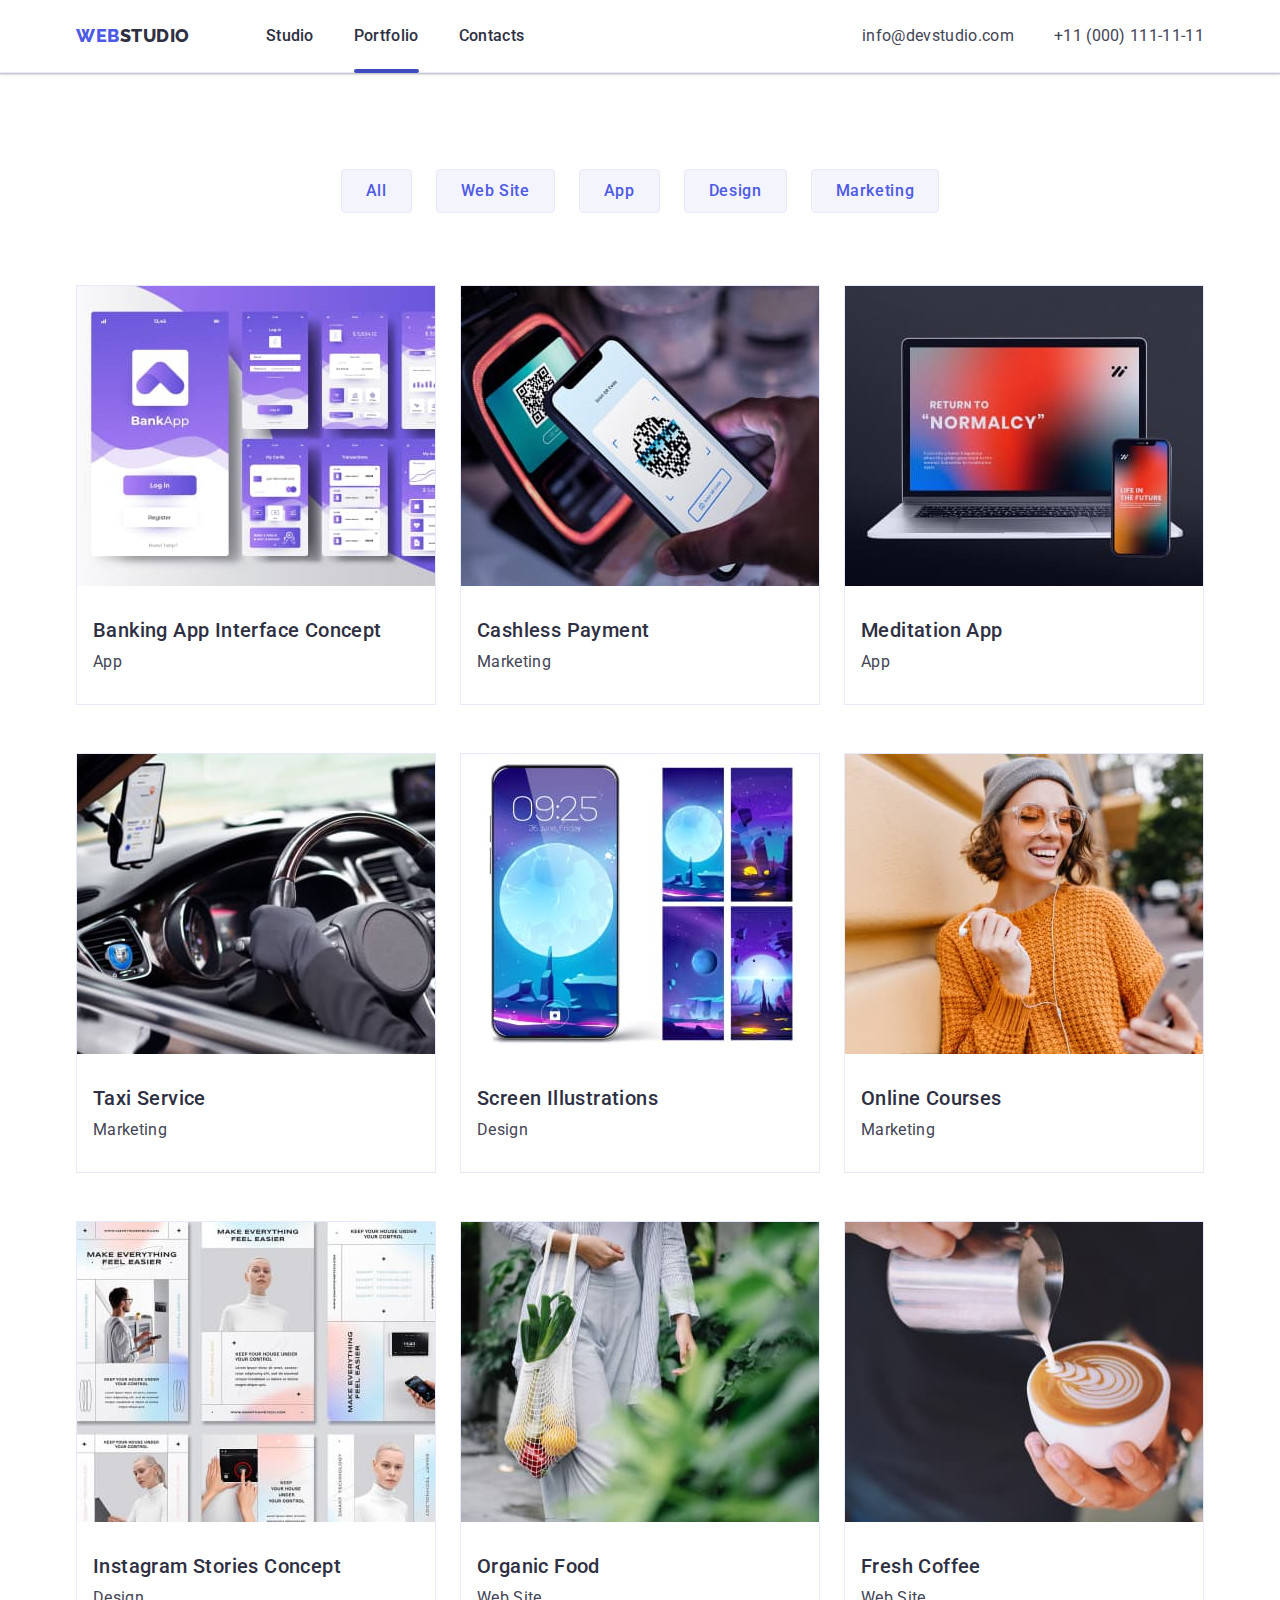
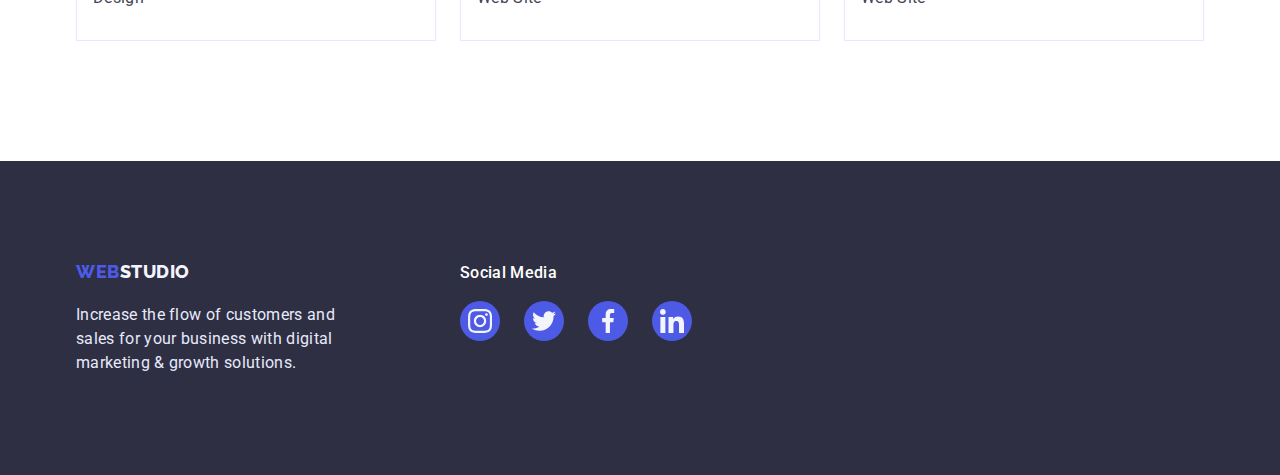
==== portfolio.html @ 40da8f07 "Initial commit" ====
<!DOCTYPE html>
<html lang="en">
    <head>
        <meta charset="UTF-8" />
        <meta http-equiv="X-UA-Compatible" content="IE=edge" />
        <meta name="viewport" content="width=device-width, initial-scale=1.0" />
        <link rel="preconnect" href="https://fonts.googleapis.com" />
        <link rel="preconnect" href="https://fonts.gstatic.com" crossorigin />
        <link href="https://fonts.googleapis.com/css2?family=Raleway:wght@800&family=Roboto:wght@400;500;700;900&display=swap" rel="stylesheet" />
        <link href="https://cdn.jsdelivr.net/npm/modern-normalize@1.1.0/modern-normalize.min.css" rel="stylesheet" />
        <link rel="stylesheet" href="./css/styles.css" />
        <title lang="uk">Портфоліо</title>
    </head>
    <body>
        <header class="page-header">
            <div class="container display-header-wrapper">
                <nav class="display-header-wrapper">
                    <a href="./index.html" class="logo link">Web<span class="header-logo">Studio</span></a>
                    <ul class="list display-header">
                        <li class="menu-nav-item">
                            <a href="./index.html" class="link menu-color">Studio</a>
                        </li>
                        <li class="menu-nav-item current">
                            <a href="./portfolio.html" class="link menu-color">Portfolio</a>
                        </li>
                        <li class="menu-nav-item">
                            <a href="" class="link menu-color">Contacts</a>
                        </li>
                    </ul>
                </nav>
                <address class="link-address display-header margined-link">
                    <ul class="list display-header">
                        <li class="menu-address-item margined-link-2">
                            <a href="mailto:info@devstudio.com" class="link-address">info@devstudio.com</a>
                        </li>
                        <li class="menu-address-item">
                            <a href="tel:+110001111111" class="link-address">+11 (000) 111-11-11</a>
                        </li>
                    </ul>
                </address>
            </div>
        </header>
        <main>
            <section class="section-flt">
                <div class="container">
                    <h1 hidden>Media</h1>
                    <ul class="list filter-buttons">
                        <li><button type="button" class="filter-button">All</button></li>
                        <li><button type="button" class="filter-button">Web Site</button></li>
                        <li><button type="button" class="filter-button">App</button></li>
                        <li><button type="button" class="filter-button">Design</button></li>
                        <li><button type="button" class="filter-button">Marketing</button></li>
                    </ul>
                    <ul class="list menu-flt-cards">
                        <li class="menu-flt-card">
                            <a href="#" class="link flt-card-ctrl">
                                <div class="flt-card-cover-wrap">
                                    <img
                                        src="./images/portfolio/banking_app_interface_concept.jpg"
                                        alt="Banking App Interface Concept"
                                        width="360"
                                        height="300"
                                    />
                                    <p class="flt-card-cover-text">
                                        14 Stylish and User-Friendly App Design Concepts · Task Manager App · Calorie Tracker App · Exotic Fruit Ecommerce App ·
                                        Cloud Storage App
                                    </p>
                                </div>
                                <div class="menu-flt-div">
                                    <h2 class="menu-flt-head">Banking App Interface Concept</h2>
                                    <p class="menu-flt">App</p>
                                </div>
                            </a>
                        </li>
                        <li class="menu-flt-card">
                            <a href="#" class="link flt-card-ctrl">
                                <div class="flt-card-cover-wrap">
                                    <img src="./images/portfolio/cashless_payment.jpg" alt="Cashless Payment" width="360" height="300" />
                                    <p class="flt-card-cover-text">
                                        14 Stylish and User-Friendly App Design Concepts · Task Manager App · Calorie Tracker App · Exotic Fruit Ecommerce App ·
                                        Cloud Storage App
                                    </p>
                                </div>
                                <div class="menu-flt-div">
                                    <h2 class="menu-flt-head">Cashless Payment</h2>
                                    <p class="menu-flt">Marketing</p>
                                </div>
                            </a>
                        </li>
                        <li class="menu-flt-card flt-card-ctrl">
                            <a href="#" class="link">
                                <div class="flt-card-cover-wrap">
                                    <img src="./images/portfolio/meditation_app.jpg" alt="Meditation App" width="360" height="300" />
                                    <p class="flt-card-cover-text">
                                        14 Stylish and User-Friendly App Design Concepts · Task Manager App · Calorie Tracker App · Exotic Fruit Ecommerce App ·
                                        Cloud Storage App
                                    </p>
                                </div>
                                <div class="menu-flt-div">
                                    <h2 class="menu-flt-head">Meditation App</h2>
                                    <p class="menu-flt">App</p>
                                </div>
                            </a>
                        </li>
                        <li class="menu-flt-card flt-card-ctrl">
                            <a href="#" class="link">
                                <div class="flt-card-cover-wrap">
                                    <img src="./images/portfolio/taxi_service.jpg" alt="Taxi Service" width="360" height="300" />
                                    <p class="flt-card-cover-text">
                                        14 Stylish and User-Friendly App Design Concepts · Task Manager App · Calorie Tracker App · Exotic Fruit Ecommerce App ·
                                        Cloud Storage App
                                    </p>
                                </div>
                                <div class="menu-flt-div">
                                    <h2 class="menu-flt-head">Taxi Service</h2>
                                    <p class="menu-flt">Marketing</p>
                                </div>
                            </a>
                        </li>
                        <li class="menu-flt-card flt-card-ctrl">
                            <a href="#" class="link">
                                <div class="flt-card-cover-wrap">
                                    <img src="./images/portfolio/screen_illustrations.jpg" alt="Screen Illustrations" width="360" height="300" />
                                    <p class="flt-card-cover-text">
                                        14 Stylish and User-Friendly App Design Concepts · Task Manager App · Calorie Tracker App · Exotic Fruit Ecommerce App ·
                                        Cloud Storage App
                                    </p>
                                </div>
                                <div class="menu-flt-div">
                                    <h2 class="menu-flt-head">Screen Illustrations</h2>
                                    <p class="menu-flt">Design</p>
                                </div>
                            </a>
                        </li>
                        <li class="menu-flt-card flt-card-ctrl">
                            <a href="#" class="link">
                                <div class="flt-card-cover-wrap">
                                    <img src="./images/portfolio/online_courses.jpg" alt="Online Courses" width="360" height="300" />
                                    <p class="flt-card-cover-text">
                                        14 Stylish and User-Friendly App Design Concepts · Task Manager App · Calorie Tracker App · Exotic Fruit Ecommerce App ·
                                        Cloud Storage App
                                    </p>
                                </div>
                                <div class="menu-flt-div">
                                    <h2 class="menu-flt-head">Online Courses</h2>
                                    <p class="menu-flt">Marketing</p>
                                </div>
                            </a>
                        </li>
                        <li class="menu-flt-card flt-card-ctrl">
                            <a href="#" class="link">
                                <div class="flt-card-cover-wrap">
                                    <img src="./images/portfolio/instagram_stories_concept.jpg" alt="Instagram Stories Concept" width="360" height="300" />
                                    <p class="flt-card-cover-text">
                                        14 Stylish and User-Friendly App Design Concepts · Task Manager App · Calorie Tracker App · Exotic Fruit Ecommerce App ·
                                        Cloud Storage App
                                    </p>
                                </div>
                                <div class="menu-flt-div">
                                    <h2 class="menu-flt-head">Instagram Stories Concept</h2>
                                    <p class="menu-flt default-font-size">Design</p>
                                </div>
                            </a>
                        </li>
                        <li class="menu-flt-card flt-card-ctrl">
                            <a href="#" class="link">
                                <div class="flt-card-cover-wrap">
                                    <img src="./images/portfolio/organic_food.jpg" alt="Organic Food" width="360" height="300" />
                                    <p class="flt-card-cover-text">
                                        14 Stylish and User-Friendly App Design Concepts · Task Manager App · Calorie Tracker App · Exotic Fruit Ecommerce App ·
                                        Cloud Storage App
                                    </p>
                                </div>
                                <div class="menu-flt-div">
                                    <h2 class="menu-flt-head">Organic Food</h2>
                                    <p class="menu-flt">Web Site</p>
                                </div>
                            </a>
                        </li>
                        <li class="menu-flt-card flt-card-ctrl">
                            <a href="#" class="link">
                                <div class="flt-card-cover-wrap">
                                    <img src="./images/portfolio/fresh_coffee.jpg" alt="Fresh Coffee" width="360" height="300" />
                                    <p class="flt-card-cover-text">
                                        14 Stylish and User-Friendly App Design Concepts · Task Manager App · Calorie Tracker App · Exotic Fruit Ecommerce App ·
                                        Cloud Storage App
                                    </p>
                                </div>
                                <div class="menu-flt-div">
                                    <h2 class="menu-flt-head">Fresh Coffee</h2>
                                    <p class="menu-flt">Web Site</p>
                                </div>
                            </a>
                        </li>
                    </ul>
                </div>
            </section>
        </main>
        <footer class="footer-bg">
            <div class="container">
                <div class="footer-l">
                    <div>
                        <a href="./index.html" class="logo link">Web<span class="footer-logo">Studio</span></a>
                        <p class="footer-description">Increase the flow of customers and sales for your business with digital marketing & growth solutions.</p>
                    </div>
                    <div>
                        <p class="title-social-links">Social Media</p>
                        <ul class="list menu-contacts-icons">
                            <li class="menu-contacts-icons-item">
                                <a href="#" class="social-icons-link-footer">
                                    <svg class="social-icons" width="24" height="24">
                                        <use href="./images/icons.svg#icon-instagram"></use>
                                    </svg>
                                </a>
                            </li>
                            <li class="menu-contacts-icons-item">
                                <a href="#" class="social-icons-link-footer">
                                    <svg class="social-icons" width="24" height="24">
                                        <use href="./images/icons.svg#icon-twitter"></use>
                                    </svg>
                                </a>
                            </li>
                            <li class="menu-contacts-icons-item">
                                <a href="#" class="social-icons-link-footer">
                                    <svg class="social-icons" width="24" height="24">
                                        <use href="./images/icons.svg#icon-facebook"></use>
                                    </svg>
                                </a>
                            </li>
                            <li class="menu-contacts-icons-item">
                                <a href="#" class="social-icons-link-footer">
                                    <svg class="social-icons" width="24" height="24">
                                        <use href="./images/icons.svg#icon-linkedin"></use>
                                    </svg>
                                </a>
                            </li>
                        </ul>
                    </div>
                </div>
            </div>
        </footer>
    </body>
</html>
---- css/styles.css ----
:root {
    --primary-font: "Roboto", sans-serif;
    --secondary-font: "Raleway", sans-serif;
    --primary-color: #2e2f42;
    --secondary-color: #ffffff;
    --active-btn-color: #404bbf;
    --primary-logo-color: #4d5ae5;
    --address-color: #434455;
    --cloud-color: #f4f4fd;
    --green-color: #31d0aa;
}
section {
    padding: 0;
    margin: 0;
}
body {
    font-family: var(--primary-font);
    color: #434455;
    font-size: 16px;
    line-height: 1.5;
}
.no-scroll {
    overflow: hidden;
}
button {
    font-family: var(--primary-font);
    cursor: pointer;
}
h1,
h2,
h3,
h4,
p {
    margin-top: 0;
    margin-bottom: 0;
}
ol,
ul {
    margin-top: 0;
    margin-bottom: 0;
    padding-left: 0;
}
h2 {
    font-weight: 700;
    font-size: 36px;
    line-height: 1.11;
    letter-spacing: 0.02em;
    text-transform: capitalize;
    color: var(--primary-color);
    text-align: center;
}
img {
    display: block;
}
.link {
    text-decoration: none;
    font-weight: 500;
    font-size: 16px;
    line-height: 1.5;
    letter-spacing: 0.02em;
    transition: color 250ms cubic-bezier(0.4, 0, 0.2, 1);
}
.link:is(:hover, :focus) {
    color: var(--active-btn-color);
}
.link-address {
    font-style: normal;
    text-decoration: none;
    font-size: 16px;
    line-height: 1.5;
    letter-spacing: 0.02em;
    color: var(--address-color);
}
.link-address:is(:hover, :focus) {
    color: var(--active-btn-color);
}
.container {
    width: 1158px;
    margin-left: auto;
    margin-right: auto;
    padding-left: 15px;
    padding-right: 15px;
}
.list {
    list-style: none;
}
.logo {
    font-family: var(--secondary-font);
    font-weight: 800;
    text-decoration: none;
    font-size: 18px;
    line-height: 1.17;
    letter-spacing: 0.03em;
    text-transform: uppercase;
    color: var(--primary-logo-color);
    margin-right: 76px;
}
.header-logo {
    color: var(--primary-color);
}
.footer-logo {
    font-family: var(--secondary-font);
    font-weight: 800;
    text-decoration: none;
    font-size: 18px;
    line-height: 1.17;
    letter-spacing: 0.03em;
    text-transform: uppercase;
    color: var(--cloud-color);
}
.filter-button {
    font-weight: 500;
    display: flex;
    align-items: center;
    text-align: center;
    letter-spacing: 0.04em;
    color: #4d5ae5;
    background-color: var(--cloud-color);
    border: 1px solid #e7e9fc;
    border-radius: 4px;
    align-items: center;
    padding: 12px 24px;
    transition: background-color 250ms cubic-bezier(0.4, 0, 0.2, 1), color 250ms cubic-bezier(0.4, 0, 0.2, 1);
}
.filter-button:hover,
.filter-button:focus {
    color: var(--secondary-color);
    background-color: var(--active-btn-color);
    box-shadow: 0px 3px 1px rgba(0, 0, 0, 0.1), 0px 2px 1px rgba(0, 0, 0, 0.08), 0px 2px 2px rgba(0, 0, 0, 0.12);
    order: 0;
}
.current {
    position: relative;
}
.current::after {
    content: "";
    position: absolute;
    left: 0;
    bottom: -25px;
    width: 100%;
    height: 4px;
    border-radius: 2px;
    background: #404bbf;
}
.filter-buttons {
    display: flex;
    justify-content: center;
    gap: 24px;
    margin-bottom: 72px;
}
.page-header {
    padding-top: 24px;
    padding-bottom: 24px;
    border-bottom: 1px solid #e7e9fc;
    box-shadow: 0px 2px 1px rgba(46, 47, 66, 0.08), 0px 1px 1px rgba(46, 47, 66, 0.16), 0px 1px 6px rgba(46, 47, 66, 0.08);
}

.menu-nav-item {
    font-weight: 500;
    letter-spacing: 0.02em;
}
.menu-nav-item:not(:last-child) {
    margin-right: 40px;
}
.menu-color {
    color: var(--primary-color);
}
.margined-link {
    margin-left: auto;
}
.margined-link-2 {
    margin-right: 40px;
}
.menu-address-item {
    font-weight: 400;
    letter-spacing: 0.02em;
}
.display-header-wrapper {
    display: flex;
    align-items: center;
}
.display-header {
    display: flex;
}

.hero-title {
    width: 496px;
    height: 120px;
    font-weight: 700;
    font-size: 56px;
    margin: 0 auto 48px;
    line-height: 1.07;
    letter-spacing: 0.02em;
    color: var(--secondary-color);
}
.hero-button {
    font-weight: 500;
    padding: 16px 32px;
    letter-spacing: 0.04em;
    color: var(--secondary-color);
    background-color: #4d5ae5;
    box-shadow: 0px 4px 4px rgba(0, 0, 0, 0.15);
    border-radius: 4px;
    border: none;
    transition: background-color 250ms cubic-bezier(0.4, 0, 0.2, 1);
}
.hero-button:hover,
.hero-button:focus {
    background-color: #404bbf;
}
.hero {
    height: 600px;
    max-width: 1440px;
    margin: 0 auto;
    padding-top: 190px;
    text-align: center;
    background-color: #2e2f42;
    background-image: linear-gradient(rgba(46, 47, 66, 0.7), rgba(46, 47, 66, 0.7)), url("../images/hero_dg.jpg");
    background-size: cover;
}
.list-std {
    display: flex;
    justify-content: center;
    gap: 24px;
}
.list-std-border {
    border: 1px solid #e7e9fc;
}
.menu-studio-head {
    margin-bottom: 8px;
    font-weight: 500;
    font-size: 20px;
    line-height: 1.2;
    letter-spacing: 0.02em;
    color: var(--primary-color);
}
.menu-studio-description {
    width: 264px;
    height: 72px;
    font-weight: 400;
    letter-spacing: 0.02em;
    color: #434455;
}
.contacts-color {
    background-color: var(--cloud-color);
    padding-bottom: 120px;
}
.menu-contacts-item {
    background-color: #fff;
    width: 264px;
    height: 428px;
    box-shadow: 0px 1px 6px rgba(46, 47, 66, 0.08), 0px 1px 1px rgba(46, 47, 66, 0.16), 0px 2px 1px rgba(46, 47, 66, 0.08);
    border-radius: 0px 0px 4px 4px;
    gap: 24px;
}
.menu-contacts-div {
    text-align: center;
    margin-top: 32px;
    margin-bottom: 32px;
}
.menu-contacts-name {
    font-weight: 500;
    font-size: 20px;
    line-height: 1.2;
    letter-spacing: 0.02em;
    color: var(--primary-color);
    margin-bottom: 8px;
}
.menu-contacts-work {
    font-weight: 400;
    letter-spacing: 0.02em;
    color: #434455;
    margin-bottom: 8px;
}
.footer-bg {
    padding-top: 100px;
    padding-bottom: 100px;
    background-color: var(--primary-color);
}
.footer-description {
    margin-top: 17.5px;
    font-weight: 400;
    width: 264px;
    letter-spacing: 0.02em;
    color: #e7e9fc;
}
.menu-flt-head {
    font-weight: 500;
    font-size: 20px;
    text-align: left;
    line-height: 1.2;
    letter-spacing: 0.02em;
    color: #2e2f42;
    margin-bottom: 8px;
}
.menu-flt {
    font-weight: 400;
    letter-spacing: 0.02em;
    color: #434455;
}
.menu-flt-div {
    padding: 32px 16px;
}
.flt-card-cover-wrap {
    position: relative;
    overflow: hidden;
}
.flt-card-ctrl:is(:focus, :hover) .flt-card-cover-text {
    transform: translate(0);
}
.flt-card-cover-text {
    position: absolute;
    top: 0;
    font-style: normal;
    font-weight: 400;
    font-size: 16px;
    line-height: 1.5;
    letter-spacing: 0.02em;
    color: #f4f4fd;
    background-color: #4d5ae5;
    height: 100%;
    padding-top: 40px;
    padding-left: 32px;
    padding-right: 32px;
    transform: translateY(100%);
    transition: transform 250ms;
    overflow: auto;
}
.menu-flt-cards {
    display: flex;
    justify-content: center;
    flex-wrap: wrap;
    gap: 48px 24px;
}
.menu-flt-card {
    width: 360px;
    height: 420px;
    border: 1px solid #e7e9fc;
}
.menu-flt-card:is(:hover, :focus) {
    border: 1px solid #f4f4fd;
    box-shadow: 0px 1px 6px rgba(46, 47, 66, 0.08), 0px 1px 1px rgba(46, 47, 66, 0.16), 0px 2px 1px rgba(46, 47, 66, 0.08);
}

.section-flt {
    padding-top: 96px;
    padding-bottom: 120px;
}
.section {
    padding-top: 120px;
}
.section-wawd {
    padding-bottom: 120px;
}
.h2-title {
    margin-bottom: 72px;
}

.std-bg-svg {
    display: flex;
    align-items: center;
    justify-content: center;
    height: 112px;
    width: 100%;
    background-color: var(--cloud-color);
    border-radius: 4px;
    margin-bottom: 8px;
}
.menu-contacts-icons {
    display: flex;
    gap: 24px;
    align-items: center;
    justify-content: center;
}
.social-icons {
    align-items: center;
    fill: var(--cloud-color);
}
.social-icons-link-customers {
    display: flex;
    align-items: center;
    justify-content: center;
    width: 40px;
    height: 40px;
    border-radius: 50%;
    background-color: #4d5ae5;
    transition: background-color 250ms cubic-bezier(0.4, 0, 0.2, 1);
}
.social-icons-link-footer {
    display: flex;
    align-items: center;
    justify-content: center;
    width: 40px;
    height: 40px;
    border-radius: 50%;
    background-color: #4d5ae5;
    transition: background-color 250ms cubic-bezier(0.4, 0, 0.2, 1);
}
.social-icons-link-customers:is(:focus, :hover) {
    background-color: #404bbf;
}
.social-icons-link-footer:is(:focus, :hover) {
    background-color: var(--green-color);
}

.menu-customers {
    display: flex;
    align-items: center;
    justify-content: center;
    width: 168px;
    height: 88px;
    border: 1px solid #8e8f99;
    border-radius: 4px;
}
.menu-customers:is(:focus, :hover) {
    border: 1px solid #404bbf;
}
.customers-icon {
    fill: #afb1b8;
    transition: fill 250ms cubic-bezier(0.4, 0, 0.2, 1);
}
.customers-icon:focus,
.customers-icon:hover {
    fill: #404bbf;
}
.footer-l {
    display: flex;
    gap: 120px;
}

.title-social-links {
    font-style: normal;
    font-weight: 500;
    font-size: 16px;
    line-height: 24px;
    letter-spacing: 0.02em;
    color: #ffffff;
    margin-bottom: 16px;
}

.backdrop {
    position: fixed;
    top: 0;
    width: 100%;
    height: 100%;
    background-color: rgba(46, 47, 66, 0.4);
    transition: opacity 250ms cubic-bezier(0.4, 0, 0.2, 1), visibility 25ms cubic-bezier(0.4, 0, 0.2, 1);
}
.modal {
    position: absolute;
    width: 408px;
    min-height: 576px;
    background-color: #fcfcfc;
    box-shadow: 0px 1px 1px rgba(0, 0, 0, 0.14), 0px 1px 3px rgba(0, 0, 0, 0.12), 0px 2px 1px rgba(0, 0, 0, 0.2);
    border-radius: 4px;
    top: 50%;
    left: 50%;
    transform: translate(-50%, -50%) scale(1);
    transition: transform 250ms cubic-bezier(0.4, 0, 0.2, 1);
}

.backdrop.is-hidden .modal {
    transform: translate(-50%, -50%) scale(0) rotate(180deg);
}

.modal-close-btn {
    position: absolute;
    top: 24px;
    right: 24px;
    display: flex;
    align-items: center;
    justify-content: center;
    width: 24px;
    height: 24px;
    background-color: #e7e9fc;
    border: 1px solid rgba(0, 0, 0, 0.1);
    border-radius: 50%;
    transition: background-color 250ms cubic-bezier(0.4, 0, 0.2, 1), fill;
}

.modal-close-btn:is(:focus, :hover) {
    background-color: #404bbf;
    fill: #fff;
}

.is-hidden {
    opacity: 0;
    visibility: hidden;
    pointer-events: none;
}
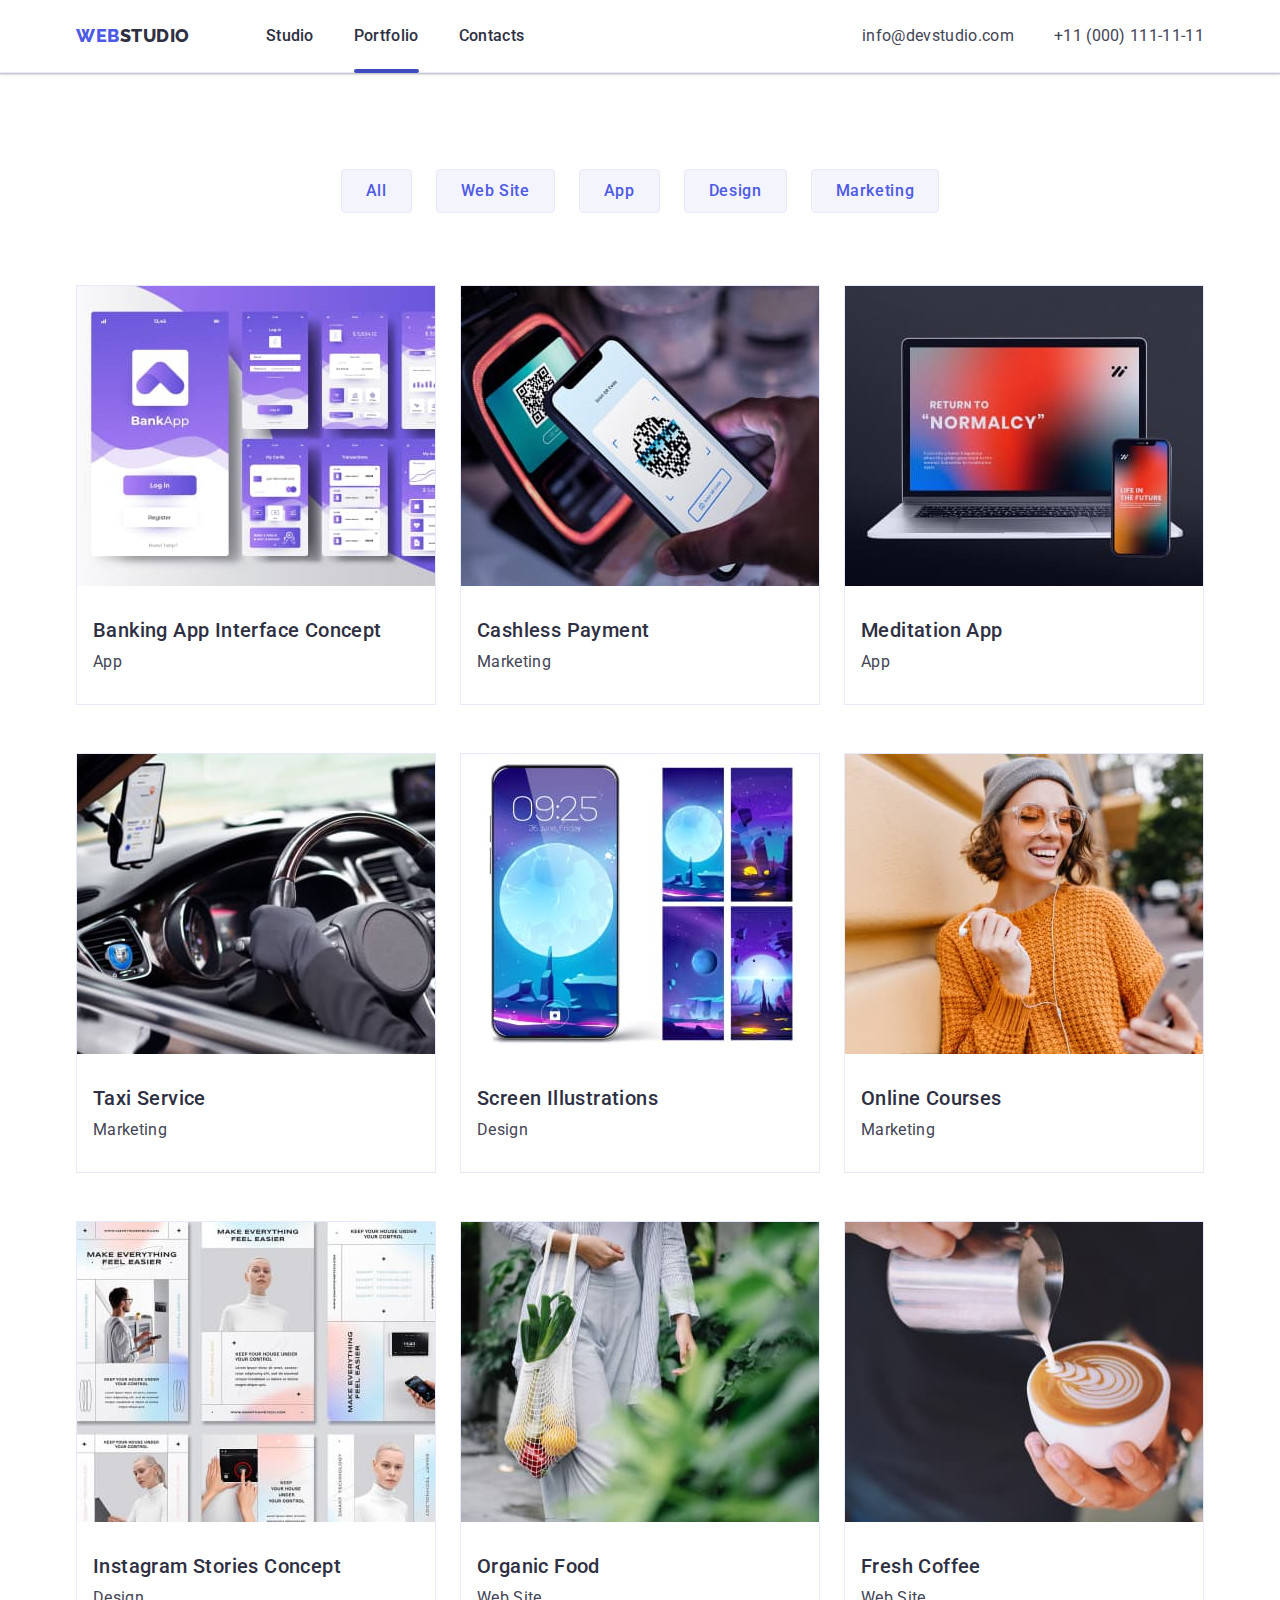
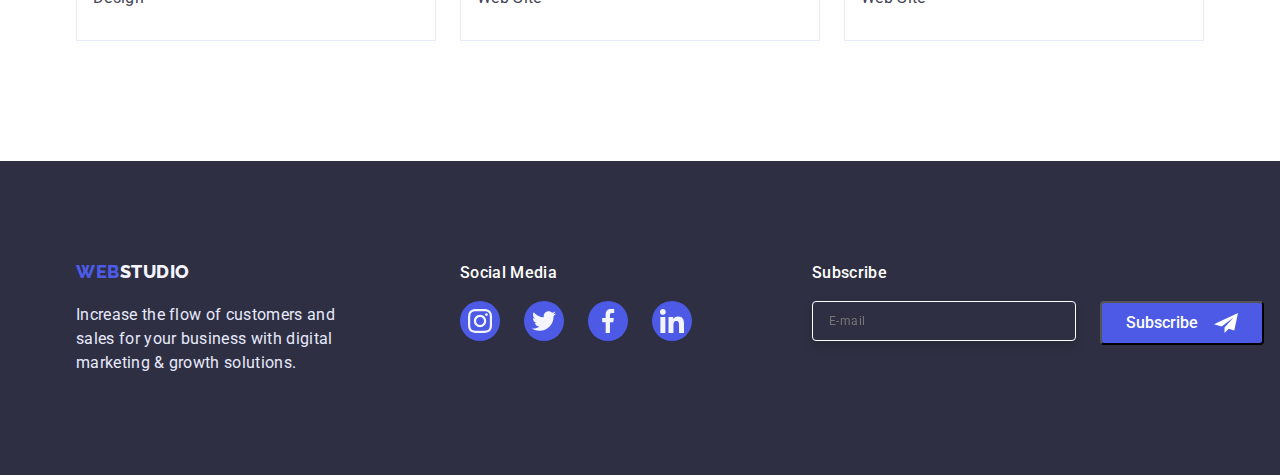
==== commit c11cca34: "add elements" ====
--- a/portfolio.html
+++ b/portfolio.html
@@ -236,6 +236,18 @@
                             </li>
                         </ul>
                     </div>
+                    <div>
+                        <p class="title-social-links">Subscribe</p>
+                        <form class="footer-flex-subscribe">
+                            <input type="email" placeholder="E-mail" class="footer-placeholder" />
+                            <button class="footer-btn-subscribe">
+                                Subscribe
+                                <svg class="ft-icon-sb" width="24" height="24">
+                                    <use href="./images/icons.svg#icon-telegram"></use>
+                                </svg>
+                            </button>
+                        </form>
+                    </div>
                 </div>
             </div>
         </footer>
--- a/css/styles.css
+++ b/css/styles.css
@@ -284,6 +284,46 @@
     letter-spacing: 0.02em;
     color: #e7e9fc;
 }
+.footer-flex-subscribe {
+    display: flex;
+    gap: 24px;
+}
+.footer-btn-subscribe {
+    font-family: var(--primary-font);
+    color: #fff;
+    font-style: normal;
+    font-weight: 500;
+    font-size: 16px;
+    line-height: 1.5;
+    padding: 8px 24px;
+    gap: 16px;
+    background-color: #4d5ae5;
+    border-radius: 4px;
+    display: flex;
+    justify-content: center;
+    align-items: center;
+}
+.ft-icon-sb {
+    fill: #fff;
+}
+.footer-placeholder {
+    font-style: normal;
+    font-weight: 400;
+    font-size: 12px;
+    line-height: 0.5;
+    display: flex;
+    align-items: center;
+    letter-spacing: 0.04em;
+    color: #ffffff;
+    padding-left: 16px;
+    width: 264px;
+    height: 40px;
+    border: 1px solid #ffffff;
+    background-color: var(--primary-color);
+    filter: drop-shadow(0px 4px 4px rgba(0, 0, 0, 0.15));
+    border-radius: 4px;
+}
+
 .menu-flt-head {
     font-weight: 500;
     font-size: 20px;
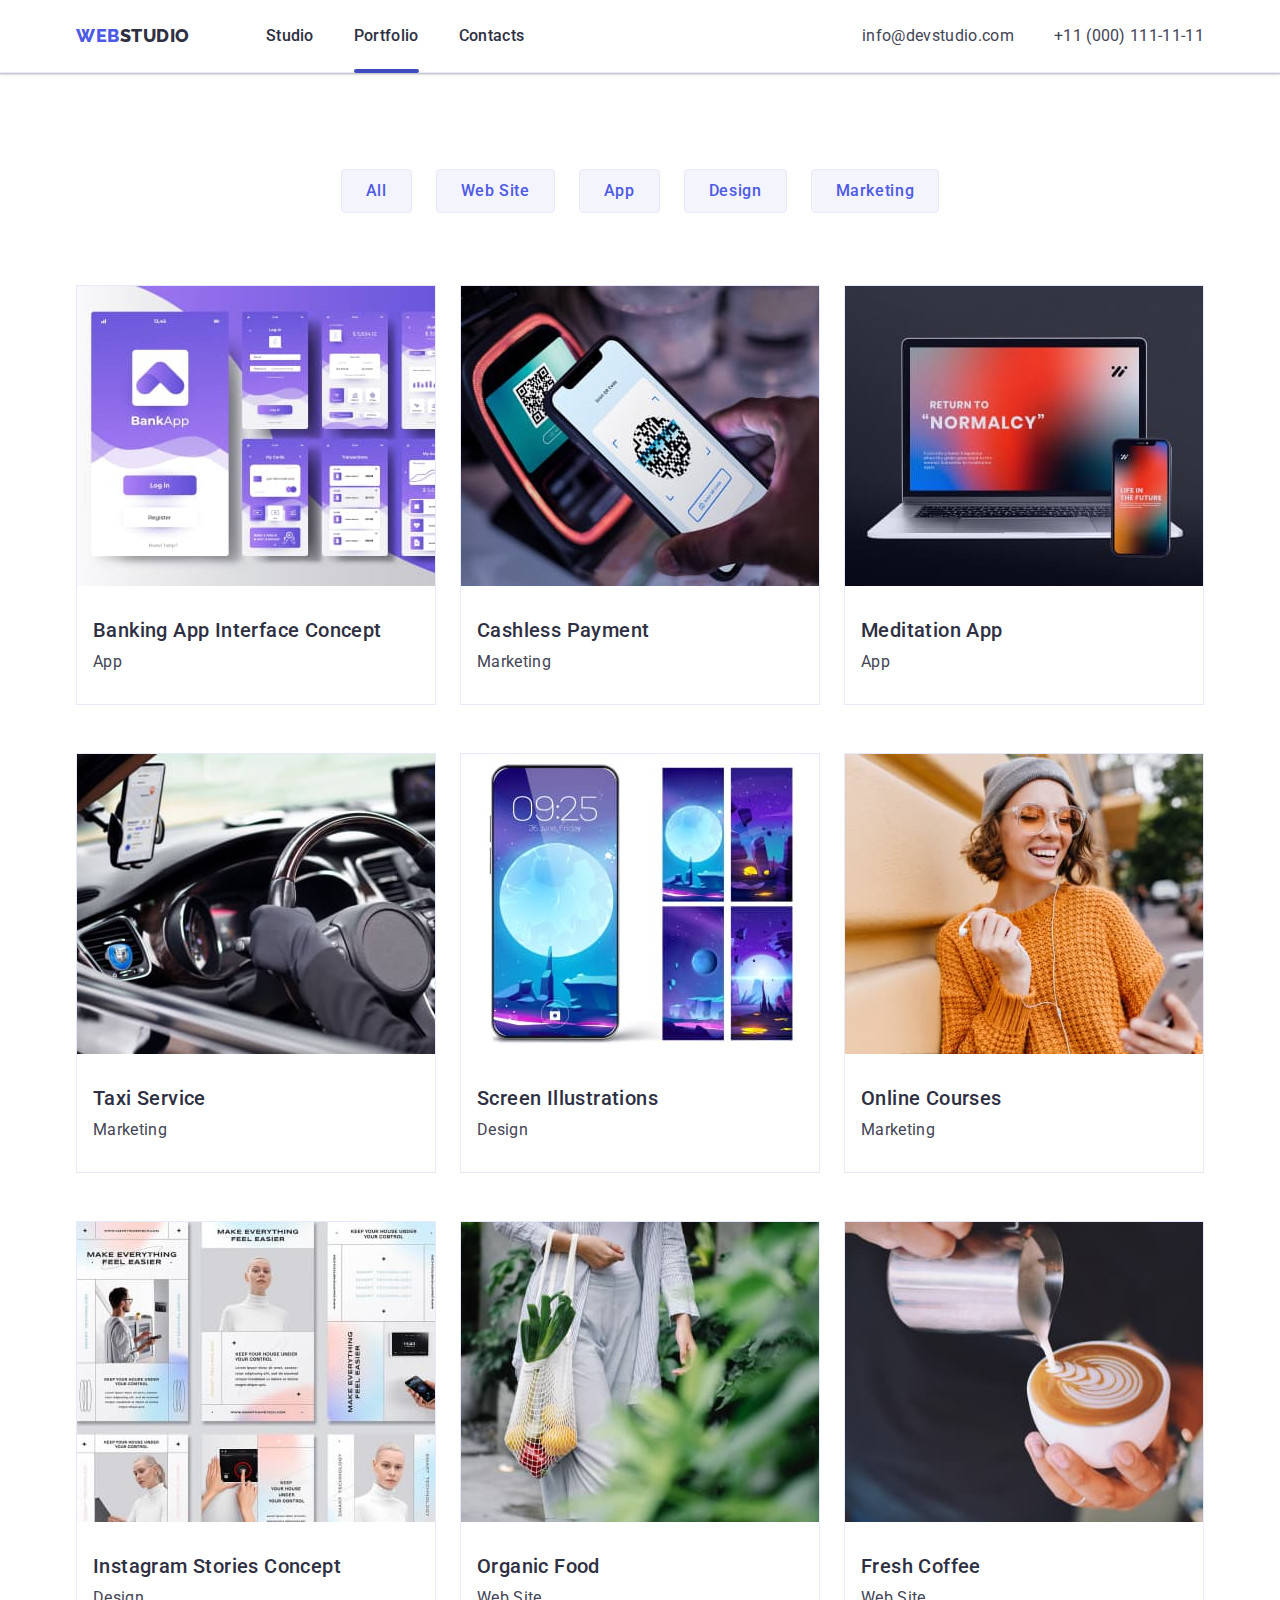
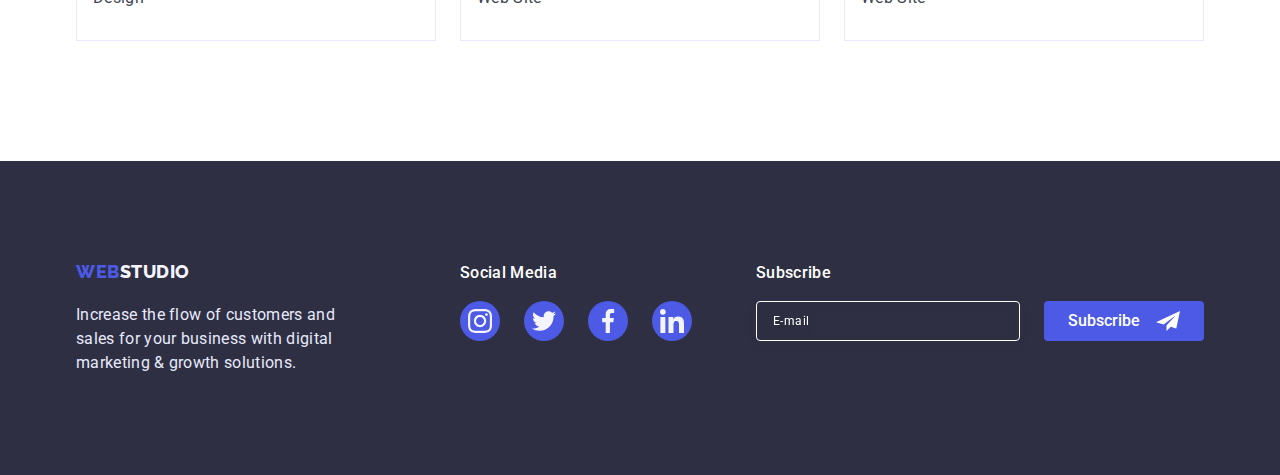
==== commit 70061e2c: "fix" ====
--- a/portfolio.html
+++ b/portfolio.html
@@ -239,7 +239,7 @@
                     <div>
                         <p class="title-social-links">Subscribe</p>
                         <form class="footer-flex-subscribe">
-                            <input type="email" placeholder="E-mail" class="footer-placeholder" />
+                            <input type="email" name="subscribe_email" placeholder="E-mail" class="footer-placeholder" />
                             <button class="footer-btn-subscribe">
                                 Subscribe
                                 <svg class="ft-icon-sb" width="24" height="24">
--- a/css/styles.css
+++ b/css/styles.css
@@ -299,27 +299,39 @@
     gap: 16px;
     background-color: #4d5ae5;
     border-radius: 4px;
-    display: flex;
-    justify-content: center;
-    align-items: center;
-}
+    border: none;
+    display: flex;
+    justify-content: center;
+    align-items: center;
+    transition: background-color 250ms cubic-bezier(0.4, 0, 0.2, 1);
+}
+.footer-btn-subscribe:is(:hover, :focus) {
+    background: #404bbf;
+    box-shadow: 0px 4px 4px rgba(0, 0, 0, 0.15);
+    border-radius: 4px;
+}
+
 .ft-icon-sb {
     fill: #fff;
 }
+.footer-placeholder::placeholder{
+    color: #fff;
+}
 .footer-placeholder {
+    display: flex;
+    align-items: center;
     font-style: normal;
     font-weight: 400;
     font-size: 12px;
     line-height: 0.5;
-    display: flex;
-    align-items: center;
     letter-spacing: 0.04em;
     color: #ffffff;
     padding-left: 16px;
     width: 264px;
     height: 40px;
+    outline: none;
     border: 1px solid #ffffff;
-    background-color: var(--primary-color);
+    background-color: transparent;
     filter: drop-shadow(0px 4px 4px rgba(0, 0, 0, 0.15));
     border-radius: 4px;
 }
@@ -465,14 +477,19 @@
 }
 .footer-l {
     display: flex;
-    gap: 120px;
+}
+.footer-l div:first-child {
+    margin-right: 120px;
+}
+.footer-l div:last-child {
+    margin-left: auto;
 }
 
 .title-social-links {
     font-style: normal;
     font-weight: 500;
     font-size: 16px;
-    line-height: 24px;
+    line-height: 1.5;
     letter-spacing: 0.02em;
     color: #ffffff;
     margin-bottom: 16px;
@@ -489,10 +506,10 @@
 .modal {
     position: absolute;
     width: 408px;
-    min-height: 576px;
     background-color: #fcfcfc;
     box-shadow: 0px 1px 1px rgba(0, 0, 0, 0.14), 0px 1px 3px rgba(0, 0, 0, 0.12), 0px 2px 1px rgba(0, 0, 0, 0.2);
     border-radius: 4px;
+    padding: 72px 24px 24px 24px;
     top: 50%;
     left: 50%;
     transform: translate(-50%, -50%) scale(1);
@@ -522,9 +539,148 @@
     background-color: #404bbf;
     fill: #fff;
 }
-
 .is-hidden {
     opacity: 0;
     visibility: hidden;
     pointer-events: none;
 }
+
+.modal-form {
+    display: flex;
+    flex-direction: column;
+}
+.modal-form-p {
+    font-weight: 500;
+    font-size: 16px;
+    line-height: 1.5;
+    text-align: center;
+    letter-spacing: 0.02em;
+    color: #2e2f42;
+    display: block;
+    margin-bottom: 16px;
+}
+.modal-form-field {
+    display: block;
+    margin-bottom: 8px;
+}
+.modal-form-label {
+    font-weight: 400;
+    font-size: 12px;
+    line-height: 0.85;
+    letter-spacing: 0.04em;
+    color: #8e8f99;
+    display: block;
+    margin-bottom: 4px;
+}
+.modal-form-input {
+    height: 40px;
+    width: 100%;
+    padding-left: 38px;
+    border: 1px solid rgba(46, 47, 66, 0.4);
+    border-radius: 4px;
+    transition: border 250ms cubic-bezier(0.4, 0, 0.2, 1);
+}
+.modal-form-input:focus {
+    outline: none;
+    border: 1px solid #4d5ae5;
+}
+.modal-form-btn-submit {
+    font-weight: 500;
+    align-self: center;
+    font-size: 16px;
+    line-height: 1.5;
+    padding: 16px 32px;
+    letter-spacing: 0.04em;
+    color: #ffffff;
+    background-color: #4d5ae5;
+    box-shadow: 0px 4px 4px rgba(0, 0, 0, 0.15);
+    border-radius: 4px;
+    border: none;
+    transition: background-color 250ms cubic-bezier(0.4, 0, 0.2, 1);
+}
+.modal-form-btn-submit:is(:hover, :focus) {
+    background-color: #404bbf;
+}
+.modal-form-input-wrapper {
+    position: relative;
+}
+.modal-form-icon {
+    position: absolute;
+    top: 50%;
+    transform: translateY(-50%);
+    left: 19px;
+    width: 18px;
+    height: 18px;
+    fill: #2e2f42;
+    transition: fill 250ms cubic-bezier(0.4, 0, 0.2, 1);
+}
+.modal-form-input:focus + .modal-form-icon {
+    fill: #4d5ae5;
+}
+
+.modal-form-comment {
+    width: 100%;
+    height: 100px;
+    padding: 8px 16px;
+    margin-bottom: 16px;
+    resize: none;
+    border: 1px solid rgba(46, 47, 66, 0.4);
+    border-radius: 4px;
+    transition: border 250ms cubic-bezier(0.4, 0, 0.2, 1);
+}
+.modal-form-comment::placeholder {
+    font-style: normal;
+    font-weight: 400;
+    font-size: 12px;
+    line-height: 0.85;
+    letter-spacing: 0.04em;
+    color: rgba(46, 47, 66, 0.4);
+}
+.modal-form-comment:focus {
+    border: 1px solid #4d5ae5;
+    outline: none;
+}
+
+.modal-form-checkbox {
+    display: flex;
+    align-items: center;
+    font-weight: 400;
+    font-size: 12px;
+    line-height: 14px;
+    letter-spacing: 0.04em;
+    color: #8e8f99;
+    margin-bottom: 24px;
+}
+
+.modal-form-checkbox::before {
+    content: "";
+    display: block;
+    width: 16px;
+    height: 16px;
+    cursor: pointer;
+    border: 1px solid #4d5ae5;
+    border-radius: 4px;
+    margin-right: 8px;
+    transition: background-image 250ms cubic-bezier(0.4, 0, 0.2, 1), background-color;
+}
+
+.modal-form-check:checked + .modal-form-checkbox::before {
+    background-color: #404bbf;
+    border: 1px solid #404bbf;
+    fill: #f4f4fd;
+    border-radius: 2px;
+    background-image: url("../images/check.svg");
+    background-repeat: no-repeat;
+    background-position: center;
+}
+
+.visually-hidden {
+    position: absolute;
+    width: 1px;
+    height: 1px;
+    margin: -1px;
+    padding: 0;
+    overflow: hidden;
+    bottom: 0;
+    clip: rect(0, 0, 0, 0);
+}
